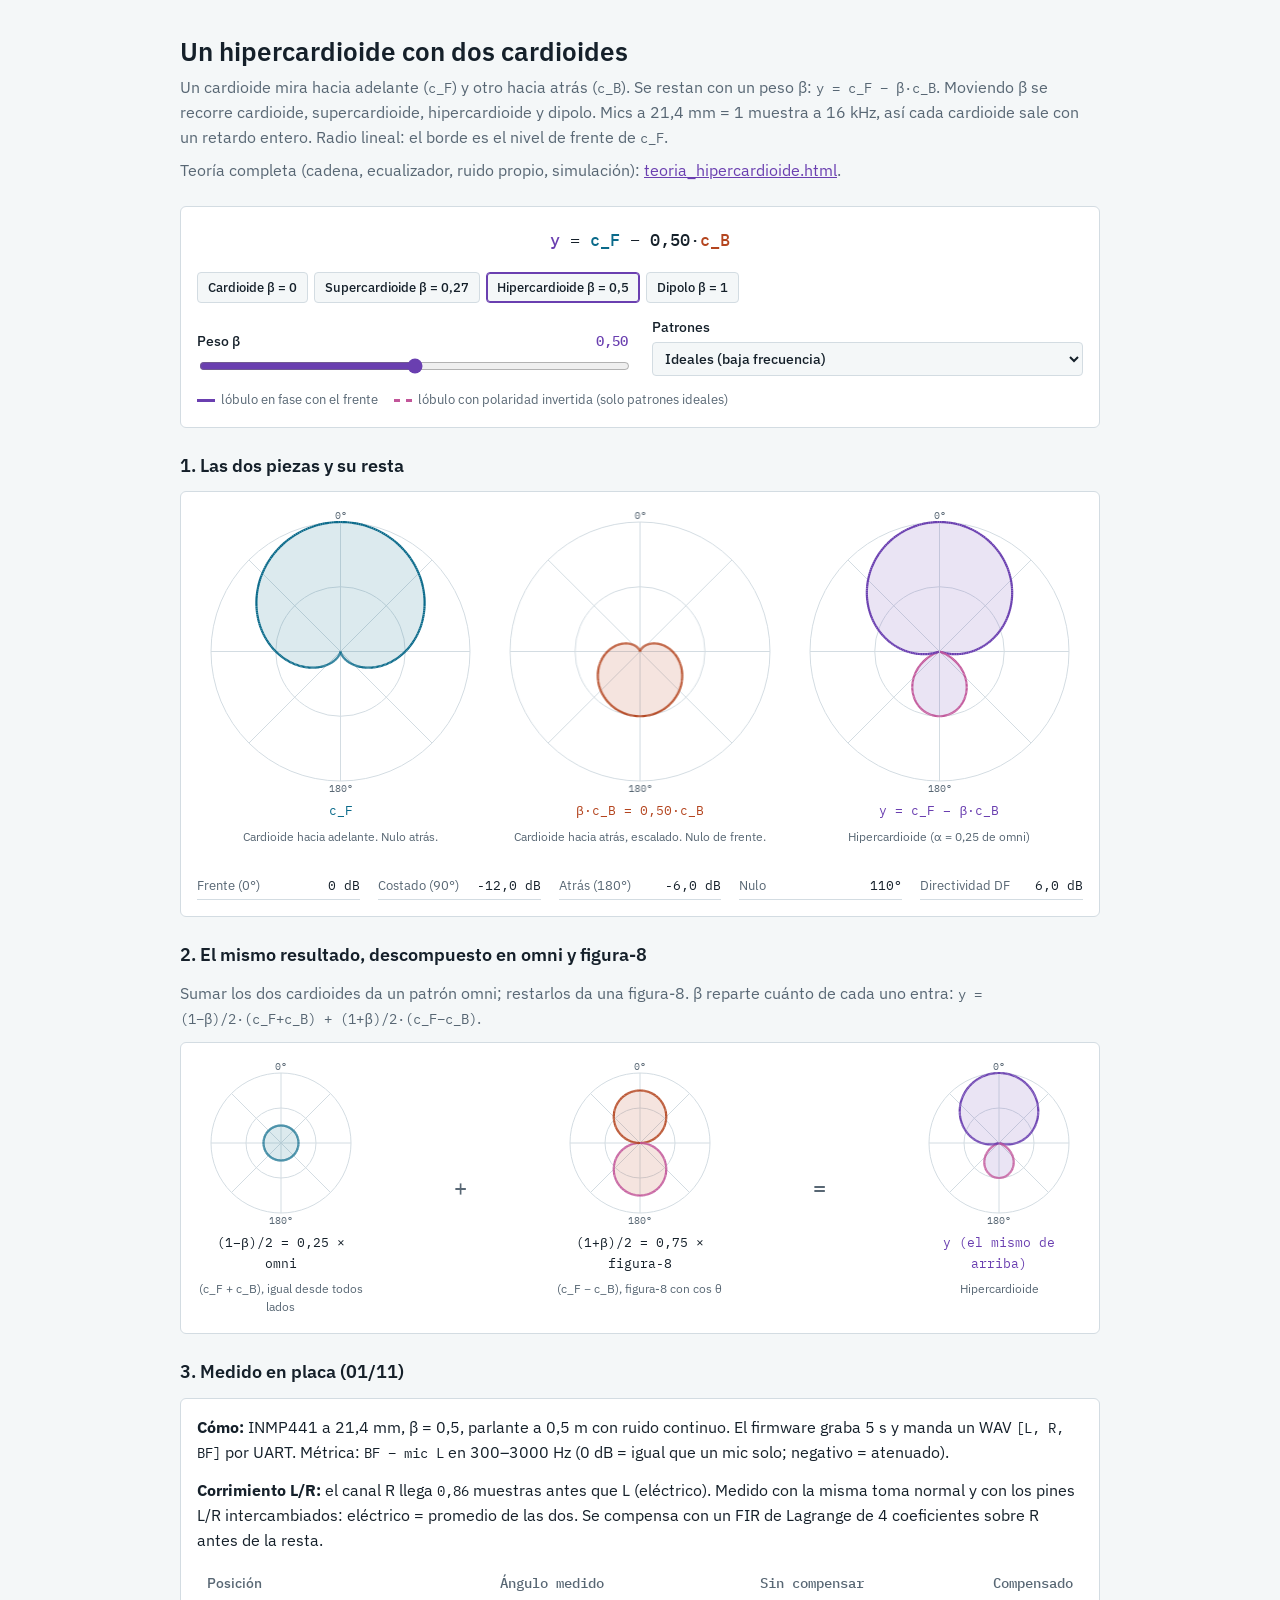
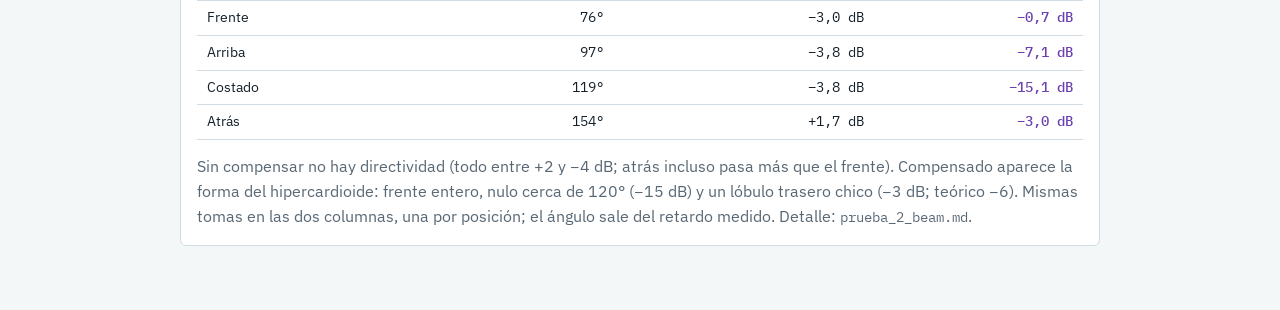
==== orbita-obsidian/Beamforming/resumen_beamforming.html @ d3fe8f14 "vault: carpeta Beamforming (teoria_hipercardioide + resumen con medicion en placa) y notas renombrad" ====
<!doctype html>
<html lang="es">
<head>
<meta charset="utf-8">
<meta name="viewport" content="width=device-width, initial-scale=1">
<title>Hipercardioide con dos cardioides</title>
<meta name="claude:viewport-fit-sides" content="cover">
<link rel="preconnect" href="https://fonts.googleapis.com">
<link rel="preconnect" href="https://fonts.gstatic.com" crossorigin>
<link rel="stylesheet" href="https://fonts.googleapis.com/css2?family=IBM+Plex+Mono:wght@400;500&family=IBM+Plex+Sans:wght@400;500;600&display=swap">
<style>
/* Layout: arriba los controles y la ecuación viva; abajo las piezas en polar lineal (c_F, β·c_B, y), el mismo y descompuesto en omni + figura-8, y la medición en placa. */
:root {
  --bg: #f4f7f8;
  --panel: #ffffff;
  --fg: #15202a;
  --muted: #586774;
  --rule: #d3dce2;
  --cf: #0a6a8a;
  --cb: #b4451f;
  --y: #6a3fb0;
  --neg: #c2569a;
  --font-ui: "IBM Plex Sans", "Segoe UI", system-ui, sans-serif;
  --font-data: "IBM Plex Mono", ui-monospace, Consolas, monospace;
}
@media (prefers-color-scheme: dark) {
  :root:not([data-theme="light"]) {
    --bg: #10161b; --panel: #172028; --fg: #e4eaef; --muted: #94a3af; --rule: #2a3741;
    --cf: #5cc0e0; --cb: #f08a5d; --y: #b99cf0; --neg: #f08ac4; color-scheme: dark;
  }
}
:root[data-theme="dark"] {
  --bg: #10161b; --panel: #172028; --fg: #e4eaef; --muted: #94a3af; --rule: #2a3741;
  --cf: #5cc0e0; --cb: #f08a5d; --y: #b99cf0; --neg: #f08ac4; color-scheme: dark;
}
body {
  background: var(--bg); color: var(--fg);
  font-family: var(--font-ui); font-size: 16px; line-height: 1.55;
  padding-left: max(16px, env(safe-area-inset-left, 0px));
  padding-right: max(16px, env(safe-area-inset-right, 0px));
  padding-block: 28px 56px;
}
main { max-width: 920px; margin: 0 auto; display: flex; flex-direction: column; gap: 24px; }
h1 { font-size: 26px; line-height: 1.2; font-weight: 600; margin: 0; text-wrap: balance; }
h2 { font-size: 18px; font-weight: 600; margin: 0; text-wrap: balance; }
p { margin: 0; }
.muted { color: var(--muted); }
.m { font-family: var(--font-data); font-size: 14px; }
section { display: flex; flex-direction: column; gap: 12px; min-width: 0; }
.panel { background: var(--panel); border: 1px solid var(--rule); border-radius: 6px; padding: 16px; display: flex; flex-direction: column; gap: 14px; min-width: 0; }
.eqn { font-family: var(--font-data); font-size: 17px; text-align: center; overflow-x: auto; white-space: nowrap; padding: 4px 0; }
.eqn b { font-weight: 500; }
.ctrls { display: grid; grid-template-columns: repeat(auto-fit, minmax(240px, 1fr)); gap: 14px 24px; font-size: 14px; align-items: end; }
.ctrl { display: flex; flex-direction: column; gap: 4px; min-width: 0; }
.ctrl label { display: flex; justify-content: space-between; gap: 8px; font-weight: 500; }
.ctrl output { font-family: var(--font-data); color: var(--y); }
input[type=range] { width: 100%; accent-color: var(--y); }
.presets { display: flex; flex-wrap: wrap; gap: 6px; }
.presets button { font: 500 13px var(--font-ui); padding: 6px 10px; border-radius: 4px; cursor: pointer; border: 1px solid var(--rule); background: var(--bg); color: var(--fg); }
.presets button:hover { border-color: var(--y); }
.presets button[aria-pressed="true"] { border-color: var(--y); box-shadow: inset 0 0 0 1px var(--y); }
select { font: 500 14px var(--font-ui); padding: 6px 8px; border: 1px solid var(--rule); border-radius: 4px; background: var(--bg); color: var(--fg); }
button:focus-visible, select:focus-visible, input:focus-visible { outline: 2px solid var(--y); outline-offset: 2px; }
.row { display: grid; grid-template-columns: repeat(auto-fit, minmax(190px, 1fr)); gap: 12px; }
.cell { display: flex; flex-direction: column; gap: 6px; align-items: stretch; min-width: 0; }
.cell .t { font-family: var(--font-data); font-size: 13px; text-align: center; }
.cell .s { font-size: 12px; color: var(--muted); text-align: center; min-height: 2.6em; }
.op { display: flex; align-items: center; justify-content: center; font-family: var(--font-data); font-size: 22px; color: var(--muted); }
[hidden] { display: none !important; }
.tbl { overflow-x: auto; }
table { border-collapse: collapse; width: 100%; font-size: 14px; }
th, td { text-align: left; padding: 6px 10px; border-bottom: 1px solid var(--rule); white-space: nowrap; }
th { font-weight: 500; color: var(--muted); }
td:nth-child(n+2), th:nth-child(n+2) { text-align: right; font-family: var(--font-data); }
td b { color: var(--y); font-weight: 500; }
canvas { display: block; width: 100%; height: auto; }
.readout { display: grid; grid-template-columns: repeat(auto-fit, minmax(150px, 1fr)); gap: 6px 18px; font-size: 13px; margin: 0; }
.readout div { display: flex; justify-content: space-between; gap: 8px; border-bottom: 1px solid var(--rule); padding: 3px 0; }
.readout dt { color: var(--muted); }
.readout dd { margin: 0; font-family: var(--font-data); }
.legend { display: flex; flex-wrap: wrap; gap: 6px 16px; font-size: 13px; color: var(--muted); }
.legend span { display: inline-flex; align-items: center; gap: 6px; }
.legend i { width: 18px; height: 0; border-top: 3px solid; display: inline-block; }
.legend i.dash { border-top-style: dashed; }
</style>

</head>
<body>
<main>
<header style="display:flex;flex-direction:column;gap:8px">
  <h1>Un hipercardioide con dos cardioides</h1>
  <p class="muted">Un cardioide mira hacia adelante (<span class="m">c_F</span>) y otro hacia atrás (<span class="m">c_B</span>). Se restan con un peso β: <span class="m">y = c_F − β·c_B</span>. Moviendo β se recorre cardioide, supercardioide, hipercardioide y dipolo. Mics a 21,4 mm = 1 muestra a 16 kHz, así cada cardioide sale con un retardo entero. Radio lineal: el borde es el nivel de frente de <span class="m">c_F</span>.</p>
  <p class="muted">Teoría completa (cadena, ecualizador, ruido propio, simulación): <a href="teoria_hipercardioide.html" style="color:var(--y)">teoria_hipercardioide.html</a>.</p>
</header>

<section>
  <div class="panel">
    <div class="eqn" id="eq" aria-live="polite"></div>
    <div class="presets" role="group" aria-label="Patrones">
      <button type="button" data-b="0">Cardioide β = 0</button>
      <button type="button" data-b="0.27">Supercardioide β = 0,27</button>
      <button type="button" data-b="0.5">Hipercardioide β = 0,5</button>
      <button type="button" data-b="1">Dipolo β = 1</button>
    </div>
    <div class="ctrls">
      <div class="ctrl"><label for="beta">Peso β <output id="beta-o"></output></label><input id="beta" type="range" min="0" max="1" step="0.01" value="0.5"></div>
      <div class="ctrl"><label for="mode">Patrones</label>
        <select id="mode">
          <option value="ideal" selected>Ideales (baja frecuencia)</option>
          <option value="exacto">Exactos a una frecuencia</option>
        </select></div>
      <div class="ctrl" id="f-wrap" hidden><label for="f">Frecuencia <output id="f-o"></output></label><input id="f" type="range" min="0" max="1" step="0.001" value="0.55"></div>
    </div>
    <div class="legend">
      <span><i style="border-color:var(--y)"></i>lóbulo en fase con el frente</span>
      <span><i class="dash" style="border-color:var(--neg)"></i>lóbulo con polaridad invertida (solo patrones ideales)</span>
    </div>
  </div>
</section>

<section>
  <h2>1. Las dos piezas y su resta</h2>
  <div class="panel">
    <div class="row" id="row1" style="grid-template-columns: repeat(auto-fit, minmax(190px, 1fr));">
      <div class="cell"><canvas id="p-cf" width="320" height="320" aria-label="Cardioide hacia adelante"></canvas><div class="t" style="color:var(--cf)">c_F</div><div class="s">Cardioide hacia adelante. Nulo atrás.</div></div>
      <div class="cell"><canvas id="p-cb" width="320" height="320" aria-label="Cardioide hacia atrás multiplicado por beta"></canvas><div class="t" style="color:var(--cb)" id="t-cb"></div><div class="s">Cardioide hacia atrás, escalado. Nulo de frente.</div></div>
      <div class="cell"><canvas id="p-y" width="320" height="320" aria-label="Resultado de la resta"></canvas><div class="t" style="color:var(--y)" id="t-y"></div><div class="s" id="s-y"></div></div>
    </div>
    <dl class="readout">
      <div><dt>Frente (0°)</dt><dd id="r-f"></dd></div>
      <div><dt>Costado (90°)</dt><dd id="r-s"></dd></div>
      <div><dt>Atrás (180°)</dt><dd id="r-b"></dd></div>
      <div><dt>Nulo</dt><dd id="r-n"></dd></div>
      <div><dt>Directividad DF</dt><dd id="r-df"></dd></div>
    </dl>
  </div>
</section>

<section id="sec-desc">
  <h2>2. El mismo resultado, descompuesto en omni y figura-8</h2>
  <p class="muted">Sumar los dos cardioides da un patrón omni; restarlos da una figura-8. β reparte cuánto de cada uno entra: <span class="m">y = (1−β)/2·(c_F+c_B) + (1+β)/2·(c_F−c_B)</span>.</p>
  <div class="panel">
    <div class="row" style="grid-template-columns: repeat(auto-fit, minmax(150px, 1fr));">
      <div class="cell"><canvas id="p-om" width="320" height="320" aria-label="Parte omni"></canvas><div class="t" id="t-om"></div><div class="s">(c_F + c_B), igual desde todos lados</div></div>
      <div class="op">+</div>
      <div class="cell"><canvas id="p-f8" width="320" height="320" aria-label="Parte figura-8"></canvas><div class="t" id="t-f8"></div><div class="s">(c_F − c_B), figura-8 con cos θ</div></div>
      <div class="op">=</div>
      <div class="cell"><canvas id="p-y2" width="320" height="320" aria-label="Resultado"></canvas><div class="t" style="color:var(--y)">y (el mismo de arriba)</div><div class="s" id="s-y2"></div></div>
    </div>
  </div>
</section>

<section>
  <h2>3. Medido en placa (01/11)</h2>
  <div class="panel">
    <p><b>Cómo:</b> INMP441 a 21,4 mm, β = 0,5, parlante a 0,5 m con ruido continuo. El firmware graba 5 s y manda un WAV <span class="m">[L, R, BF]</span> por UART. Métrica: <span class="m">BF − mic L</span> en 300–3000 Hz (0 dB = igual que un mic solo; negativo = atenuado).</p>
    <p><b>Corrimiento L/R:</b> el canal R llega <span class="m">0,86</span> muestras antes que L (eléctrico). Medido con la misma toma normal y con los pines L/R intercambiados: eléctrico = promedio de las dos. Se compensa con un FIR de Lagrange de 4 coeficientes sobre R antes de la resta.</p>
    <div class="tbl">
      <table>
        <thead><tr><th>Posición</th><th>Ángulo medido</th><th>Sin compensar</th><th>Compensado</th></tr></thead>
        <tbody>
          <tr><td>Frente</td><td>76°</td><td>−3,0 dB</td><td><b>−0,7 dB</b></td></tr>
          <tr><td>Arriba</td><td>97°</td><td>−3,8 dB</td><td><b>−7,1 dB</b></td></tr>
          <tr><td>Costado</td><td>119°</td><td>−3,8 dB</td><td><b>−15,1 dB</b></td></tr>
          <tr><td>Atrás</td><td>154°</td><td>+1,7 dB</td><td><b>−3,0 dB</b></td></tr>
        </tbody>
      </table>
    </div>
    <p class="muted">Sin compensar no hay directividad (todo entre +2 y −4 dB; atrás incluso pasa más que el frente). Compensado aparece la forma del hipercardioide: frente entero, nulo cerca de 120° (−15 dB) y un lóbulo trasero chico (−3 dB; teórico −6). Mismas tomas en las dos columnas, una por posición; el ángulo sale del retardo medido. Detalle: <span class="m">prueba_2_beam.md</span>.</p>
  </div>
</section>
</main>

<script>
(function () {
  var C = 343, FS = 16000, D = 0.0214375;
  var $ = function (id) { return document.getElementById(id); };
  function tok(n) { return getComputedStyle(document.documentElement).getPropertyValue(n).trim(); }
  function fmt(x, n) { return x.toFixed(n === undefined ? 2 : n).replace(".", ","); }
  function freq() { return 100 * Math.pow(80, +$("f").value); }
  function fmtF(f) { return f >= 1000 ? fmt(f / 1000) + " kHz" : fmt(f, 0) + " Hz"; }

  // Patrones ideales (baja frecuencia): c_F = (1+cos)/2, c_B = (1-cos)/2. Con signo.
  // Patrones exactos: c_F = 1 - x2 z, c_B = x2 - z, con x2 = e^{-j w tau0 cos th}, z = e^{-j w T}, T = 1 muestra. Se usa el módulo del complejo.
  function parts(th, mode, f, b) {
    if (mode === "ideal") {
      var c = Math.cos(th), cf = (1 + c) / 2, cb = (1 - c) / 2;
      return { cf: cf, cb: cb, y: cf - b * cb, om: (1 - b) / 2, f8: (1 + b) / 2 * c, cfc: null };
    }
    var w = 2 * Math.PI * f, u = w * D / C * Math.cos(th), v = w / FS;
    var xr = Math.cos(-u), xi = Math.sin(-u), zr = Math.cos(v), zi = -Math.sin(v);
    var fr = 1 - (xr * zr - xi * zi), fi = -(xr * zi + xi * zr), br = xr - zr, bi = xi - zi;
    return { cf: Math.hypot(fr, fi), cb: Math.hypot(br, bi), y: Math.hypot(fr - b * br, fi - b * bi) };
  }
  function norm(mode, f) { // nivel de frente de c_F, para que el borde sea 1
    return mode === "ideal" ? 1 : Math.max(parts(0, mode, f, 0).cf, 1e-9);
  }

  function setup(cv) {
    var dpr = window.devicePixelRatio || 1, W = cv.clientWidth;
    cv.width = Math.round(W * dpr); cv.height = Math.round(W * dpr); cv.style.height = W + "px";
    var ctx = cv.getContext("2d"); ctx.setTransform(dpr, 0, 0, dpr, 0, 0); ctx.clearRect(0, 0, W, W);
    return { ctx: ctx, W: W };
  }
  function polar(cv, fn, color, scale) {
    var s = setup(cv), ctx = s.ctx, W = s.W, cx = W / 2, cy = W / 2, R = W / 2 - 14;
    var rule = tok("--rule"), muted = tok("--muted"), neg = tok("--neg");
    ctx.lineWidth = 1; ctx.strokeStyle = rule; ctx.fillStyle = muted; ctx.font = "10px " + tok("--font-data");
    [0.5, 1].forEach(function (k) { ctx.beginPath(); ctx.arc(cx, cy, R * k, 0, 7); ctx.stroke(); });
    for (var a = 0; a < 360; a += 45) { var r = a * Math.PI / 180; ctx.beginPath(); ctx.moveTo(cx, cy); ctx.lineTo(cx + R * Math.sin(r), cy - R * Math.cos(r)); ctx.stroke(); }
    ctx.textAlign = "center"; ctx.fillText("0°", cx, cy - R - 3 + 0); ctx.fillText("180°", cx, cy + R + 11);
    var pts = [];
    for (var j = 0; j <= 360; j++) { var t = j * Math.PI / 180, v = fn(t) / scale; pts.push([t, v]); }
    function path(close) {
      ctx.beginPath();
      pts.forEach(function (p, i) { var rr = R * Math.abs(p[1]), x = cx + rr * Math.sin(p[0]), y = cy - rr * Math.cos(p[0]); i ? ctx.lineTo(x, y) : ctx.moveTo(x, y); });
      if (close) ctx.closePath();
    }
    path(true); ctx.globalAlpha = 0.14; ctx.fillStyle = color; ctx.fill(); ctx.globalAlpha = 1;
    // trazo: positivo sólido, negativo punteado
    ctx.lineWidth = 2.2;
    for (var i = 1; i < pts.length; i++) {
      var p0 = pts[i - 1], p1 = pts[i], negv = (p0[1] + p1[1]) / 2 < -1e-6;
      ctx.beginPath(); ctx.setLineDash(negv ? [4, 3] : []); ctx.strokeStyle = negv ? neg : color;
      [p0, p1].forEach(function (p, k) { var rr = R * Math.abs(p[1]), x = cx + rr * Math.sin(p[0]), y = cy - rr * Math.cos(p[0]); k ? ctx.lineTo(x, y) : ctx.moveTo(x, y); });
      ctx.stroke();
    }
    ctx.setLineDash([]);
  }

  function draw() {
    var b = +$("beta").value, mode = $("mode").value, f = freq();
    $("f-wrap").hidden = mode !== "exacto";
    $("sec-desc").hidden = mode !== "ideal";
    $("beta-o").textContent = fmt(b);
    $("f-o").textContent = fmtF(f);
    document.querySelectorAll(".presets button").forEach(function (bt) { bt.setAttribute("aria-pressed", Math.abs(+bt.dataset.b - b) < 0.005 ? "true" : "false"); });
    $("eq").innerHTML = "<b style='color:var(--y)'>y</b> = <b style='color:var(--cf)'>c_F</b> − <b>" + fmt(b) + "</b>·<b style='color:var(--cb)'>c_B</b>";
    $("t-cb").textContent = "β·c_B = " + fmt(b) + "·c_B";
    $("t-y").textContent = "y = c_F − β·c_B";

    var sc = norm(mode, f);
    var g = function (key) { return function (t) { return parts(t, mode, f, b)[key]; }; };
    polar($("p-cf"), g("cf"), tok("--cf"), sc);
    polar($("p-cb"), function (t) { return b * parts(t, mode, f, b).cb; }, tok("--cb"), sc);
    polar($("p-y"), g("y"), tok("--y"), sc);

    var N = 720, mn = Infinity, mnT = 0, den = 0, ymax = 0, i;
    for (i = 0; i <= N; i++) {
      var th = Math.PI * i / N, v = Math.abs(parts(th, mode, f, b).y);
      ymax = Math.max(ymax, v);
      if (v < mn) { mn = v; mnT = th; }
      den += ((i === 0 || i === N) ? 0.5 : 1) * v * v * Math.sin(th) * (Math.PI / N);
    }
    den *= 0.5;
    var front = Math.abs(parts(0, mode, f, b).y), side = Math.abs(parts(Math.PI / 2, mode, f, b).y), back = Math.abs(parts(Math.PI, mode, f, b).y);
    var db = function (x) { return x < 1e-6 ? "−∞" : fmt(20 * Math.log10(x / Math.max(front, 1e-9)), 1) + " dB"; };
    var alpha = (1 - b) / 2;
    $("r-f").textContent = "0 dB";
    $("r-s").textContent = front < 1e-6 ? "—" : db(side);
    $("r-b").textContent = front < 1e-6 ? "—" : db(back);
    $("r-n").textContent = mn / Math.max(ymax, 1e-9) < 0.05 ? fmt(mnT * 180 / Math.PI, 0) + "°" : "sin nulo";
    $("r-df").textContent = front < 1e-6 ? "—" : fmt(10 * Math.log10(front * front / den), 1) + " dB";
    var nombre = b < 0.02 ? "Cardioide" : Math.abs(b - 0.27) < 0.03 ? "Supercardioide" : Math.abs(b - 0.5) < 0.03 ? "Hipercardioide" : b > 0.98 ? "Dipolo" : "Patrón intermedio";
    $("s-y").textContent = nombre + (mode === "ideal" ? " (α = " + fmt(alpha) + " de omni)" : " a " + fmtF(f));
    $("s-y2").textContent = nombre;

    if (mode === "ideal") {
      $("t-om").textContent = "(1−β)/2 = " + fmt(alpha) + " × omni";
      $("t-f8").textContent = "(1+β)/2 = " + fmt((1 + b) / 2) + " × figura-8";
      polar($("p-om"), function () { return alpha; }, tok("--cf"), 1);
      polar($("p-f8"), function (t) { return (1 + b) / 2 * Math.cos(t); }, tok("--cb"), 1);
      polar($("p-y2"), g("y"), tok("--y"), 1);
    }
  }

  document.querySelectorAll(".presets button").forEach(function (bt) {
    bt.addEventListener("click", function () { $("beta").value = bt.dataset.b; draw(); });
  });
  ["beta", "mode", "f"].forEach(function (id) { $(id).addEventListener("input", draw); });
  window.addEventListener("resize", draw);
  if (window.matchMedia) window.matchMedia("(prefers-color-scheme: dark)").addEventListener("change", draw);
  new MutationObserver(draw).observe(document.documentElement, { attributes: true, attributeFilter: ["data-theme"] });
  if (document.fonts && document.fonts.ready) document.fonts.ready.then(draw);
  draw();
})();
</script>
</body>
</html>
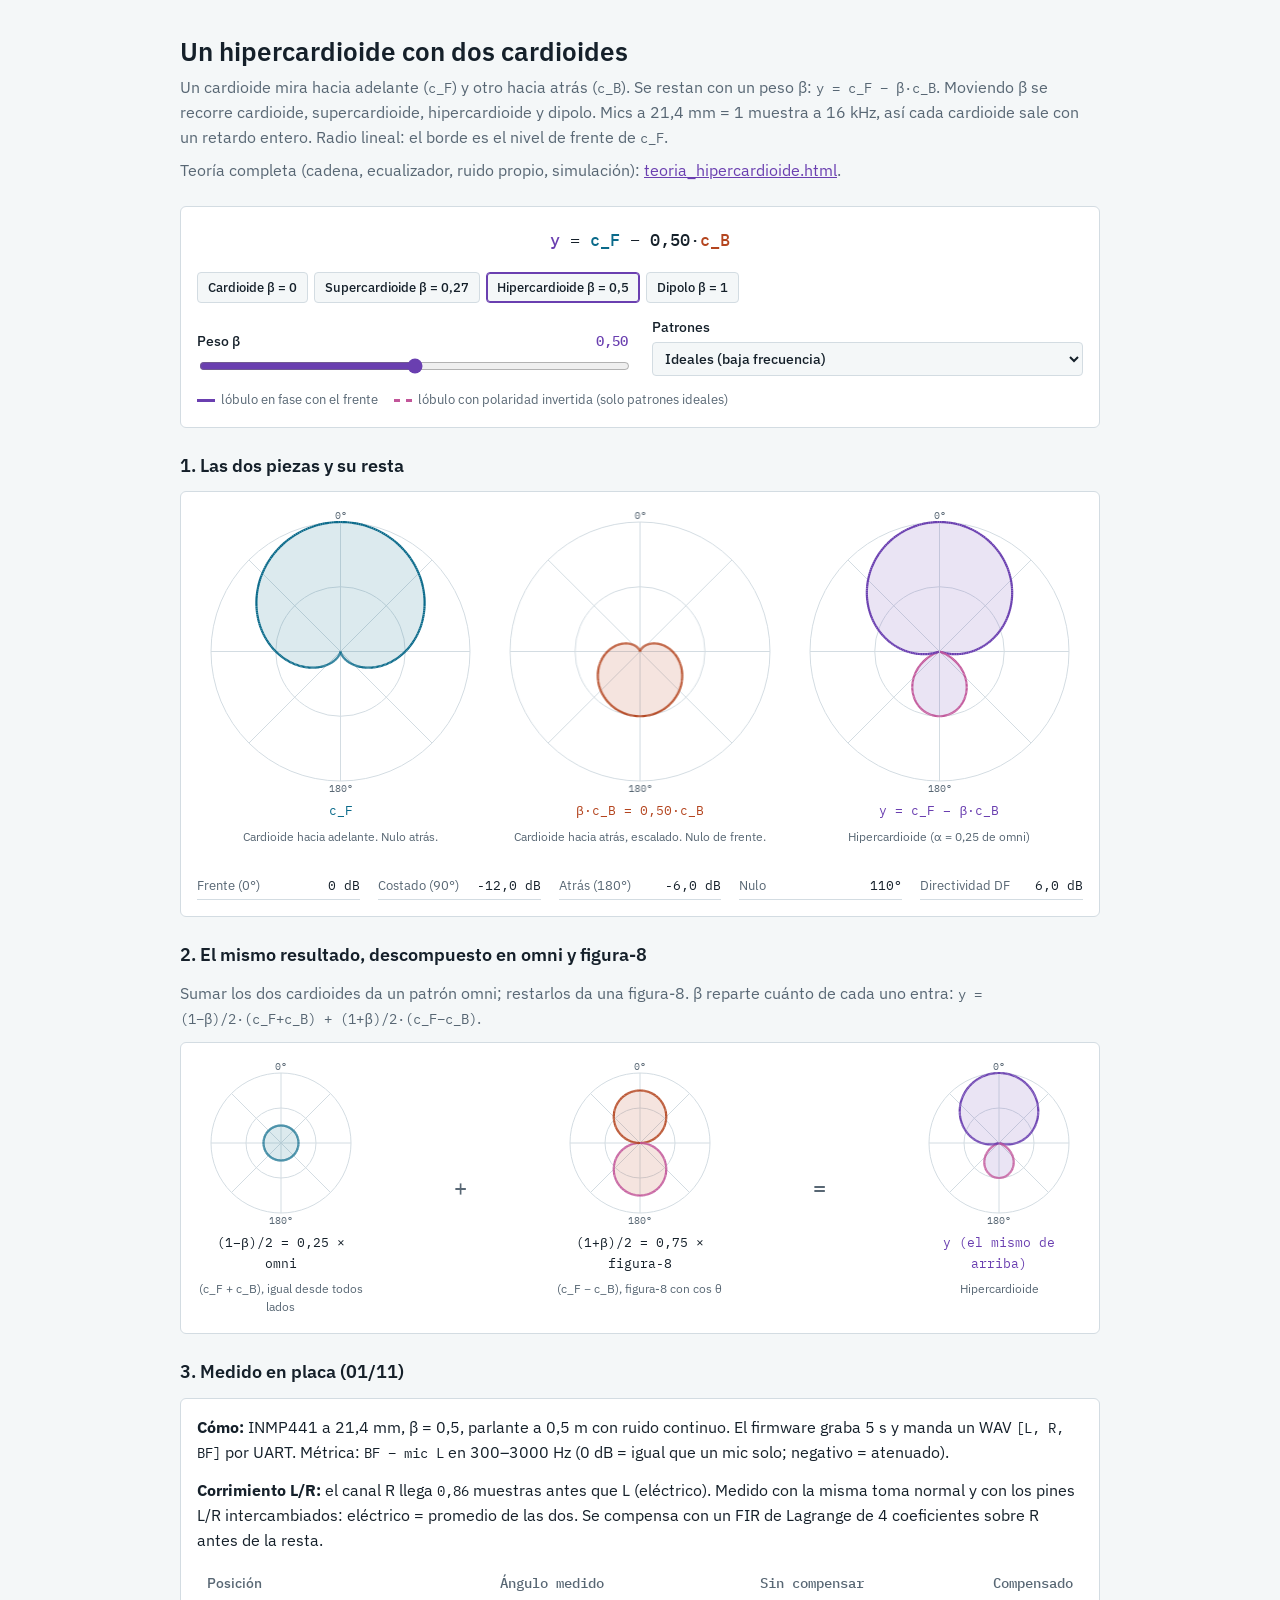
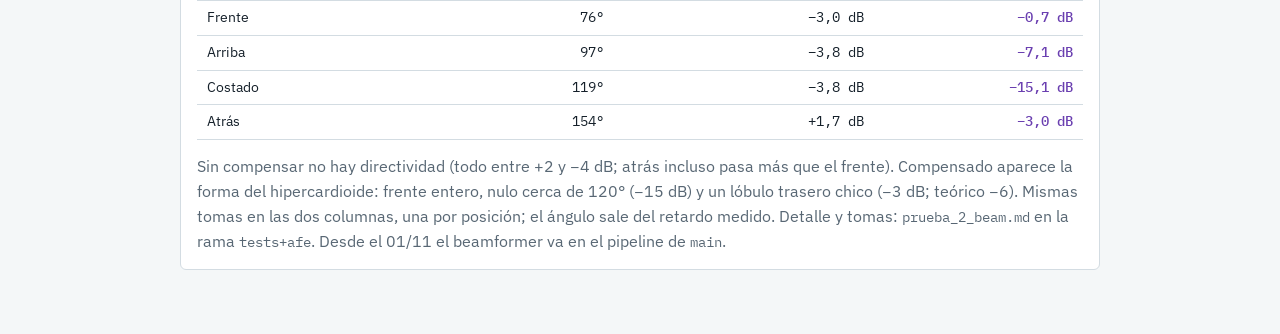
==== commit 16fb8216: "main: firmware de producto con el beamformer en el pipeline; sin modos de prueba ni AFE - Audio al s" ====
--- a/orbita-obsidian/Beamforming/resumen_beamforming.html
+++ b/orbita-obsidian/Beamforming/resumen_beamforming.html
@@ -166,7 +166,7 @@
         </tbody>
       </table>
     </div>
-    <p class="muted">Sin compensar no hay directividad (todo entre +2 y −4 dB; atrás incluso pasa más que el frente). Compensado aparece la forma del hipercardioide: frente entero, nulo cerca de 120° (−15 dB) y un lóbulo trasero chico (−3 dB; teórico −6). Mismas tomas en las dos columnas, una por posición; el ángulo sale del retardo medido. Detalle: <span class="m">prueba_2_beam.md</span>.</p>
+    <p class="muted">Sin compensar no hay directividad (todo entre +2 y −4 dB; atrás incluso pasa más que el frente). Compensado aparece la forma del hipercardioide: frente entero, nulo cerca de 120° (−15 dB) y un lóbulo trasero chico (−3 dB; teórico −6). Mismas tomas en las dos columnas, una por posición; el ángulo sale del retardo medido. Detalle y tomas: <span class="m">prueba_2_beam.md</span> en la rama <span class="m">tests+afe</span>. Desde el 01/11 el beamformer va en el pipeline de <span class="m">main</span>.</p>
   </div>
 </section>
 </main>
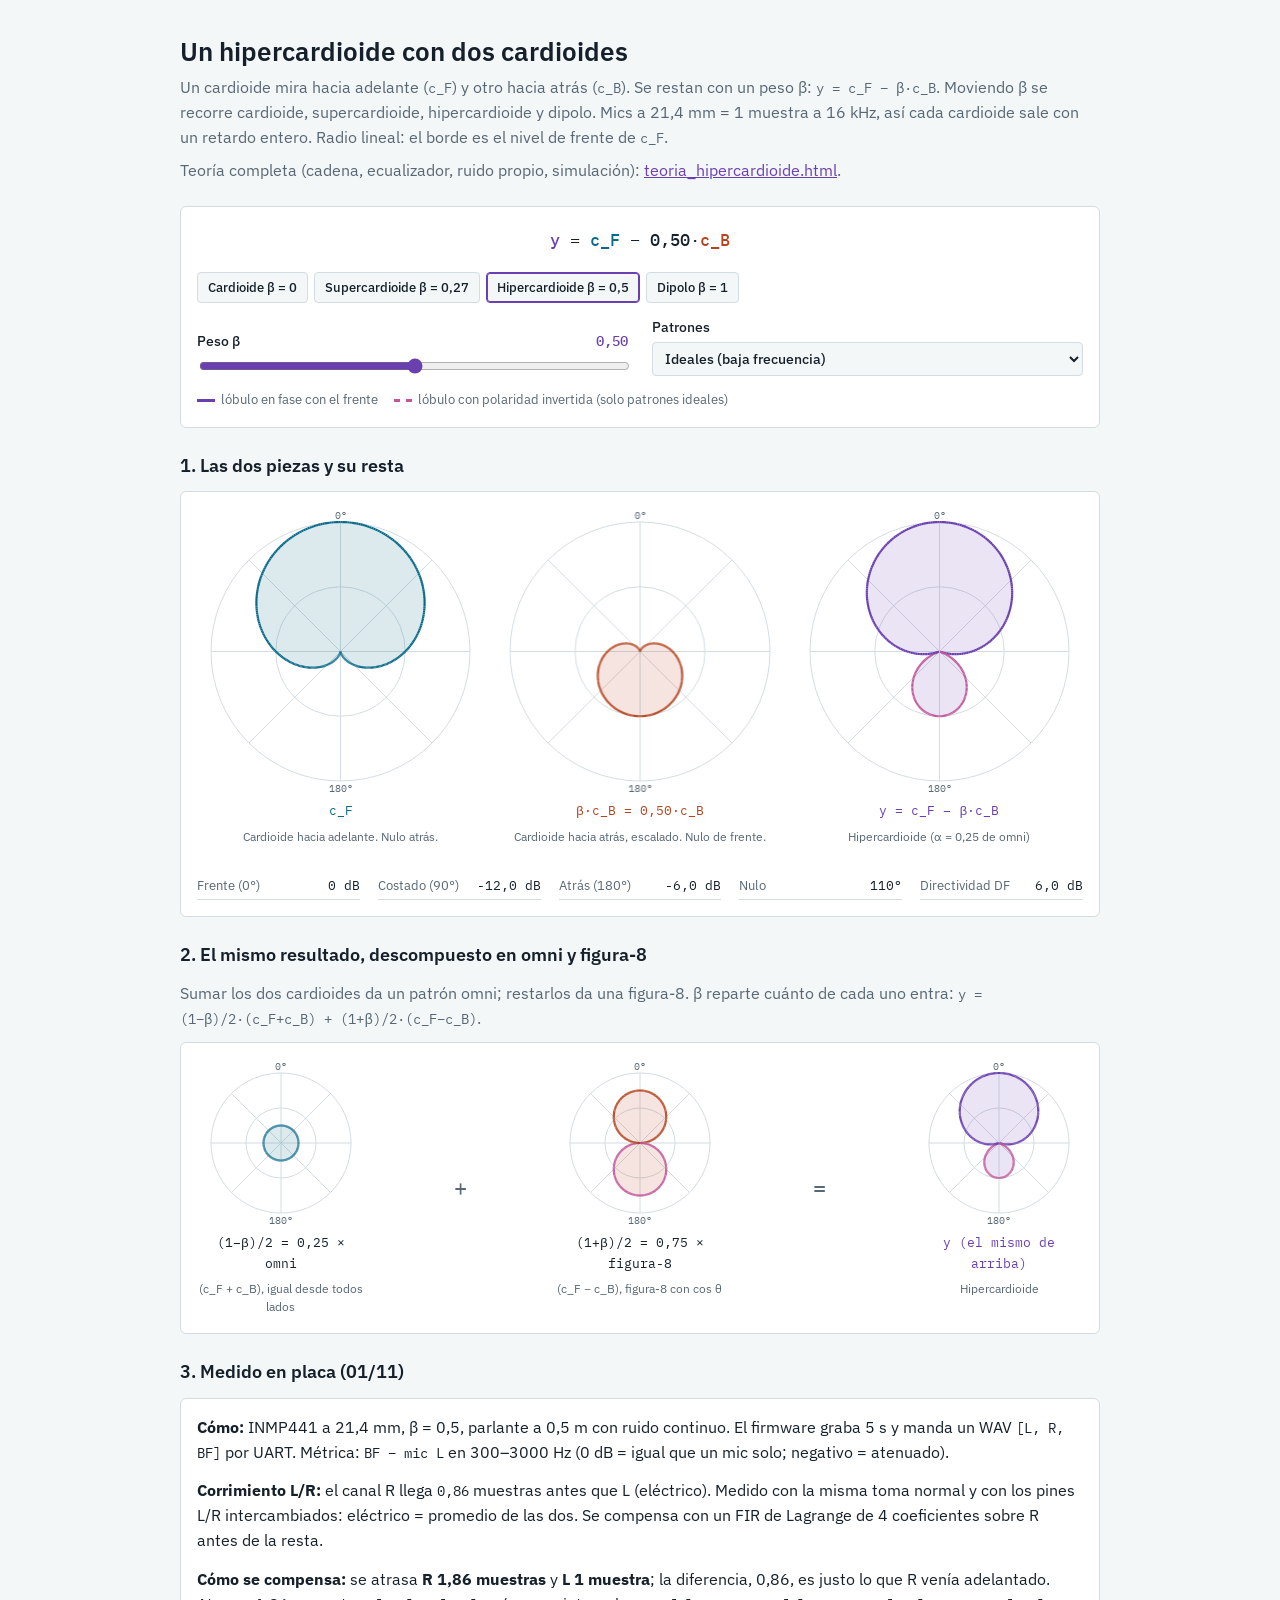
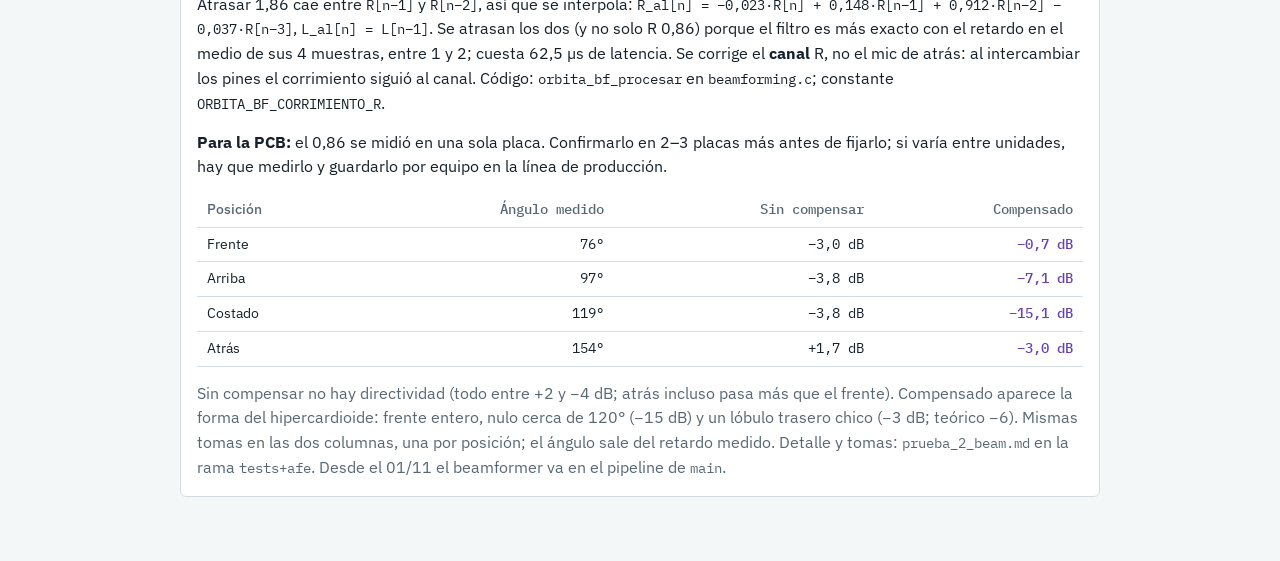
==== commit 3f61ebd0: "vault: resumen_beamforming explica la compensacion L/R (R 1,86 y L 1 muestra) y la advertencia para " ====
--- a/orbita-obsidian/Beamforming/resumen_beamforming.html
+++ b/orbita-obsidian/Beamforming/resumen_beamforming.html
@@ -155,6 +155,8 @@
   <div class="panel">
     <p><b>Cómo:</b> INMP441 a 21,4 mm, β = 0,5, parlante a 0,5 m con ruido continuo. El firmware graba 5 s y manda un WAV <span class="m">[L, R, BF]</span> por UART. Métrica: <span class="m">BF − mic L</span> en 300–3000 Hz (0 dB = igual que un mic solo; negativo = atenuado).</p>
     <p><b>Corrimiento L/R:</b> el canal R llega <span class="m">0,86</span> muestras antes que L (eléctrico). Medido con la misma toma normal y con los pines L/R intercambiados: eléctrico = promedio de las dos. Se compensa con un FIR de Lagrange de 4 coeficientes sobre R antes de la resta.</p>
+    <p><b>Cómo se compensa:</b> se atrasa <b>R 1,86 muestras</b> y <b>L 1 muestra</b>; la diferencia, 0,86, es justo lo que R venía adelantado. Atrasar 1,86 cae entre <span class="m">R[n−1]</span> y <span class="m">R[n−2]</span>, así que se interpola: <span class="m">R_al[n] = −0,023·R[n] + 0,148·R[n−1] + 0,912·R[n−2] − 0,037·R[n−3]</span>, <span class="m">L_al[n] = L[n−1]</span>. Se atrasan los dos (y no solo R 0,86) porque el filtro es más exacto con el retardo en el medio de sus 4 muestras, entre 1 y 2; cuesta 62,5 µs de latencia. Se corrige el <b>canal</b> R, no el mic de atrás: al intercambiar los pines el corrimiento siguió al canal. Código: <span class="m">orbita_bf_procesar</span> en <span class="m">beamforming.c</span>; constante <span class="m">ORBITA_BF_CORRIMIENTO_R</span>.</p>
+    <p><b>Para la PCB:</b> el 0,86 se midió en una sola placa. Confirmarlo en 2–3 placas más antes de fijarlo; si varía entre unidades, hay que medirlo y guardarlo por equipo en la línea de producción.</p>
     <div class="tbl">
       <table>
         <thead><tr><th>Posición</th><th>Ángulo medido</th><th>Sin compensar</th><th>Compensado</th></tr></thead>
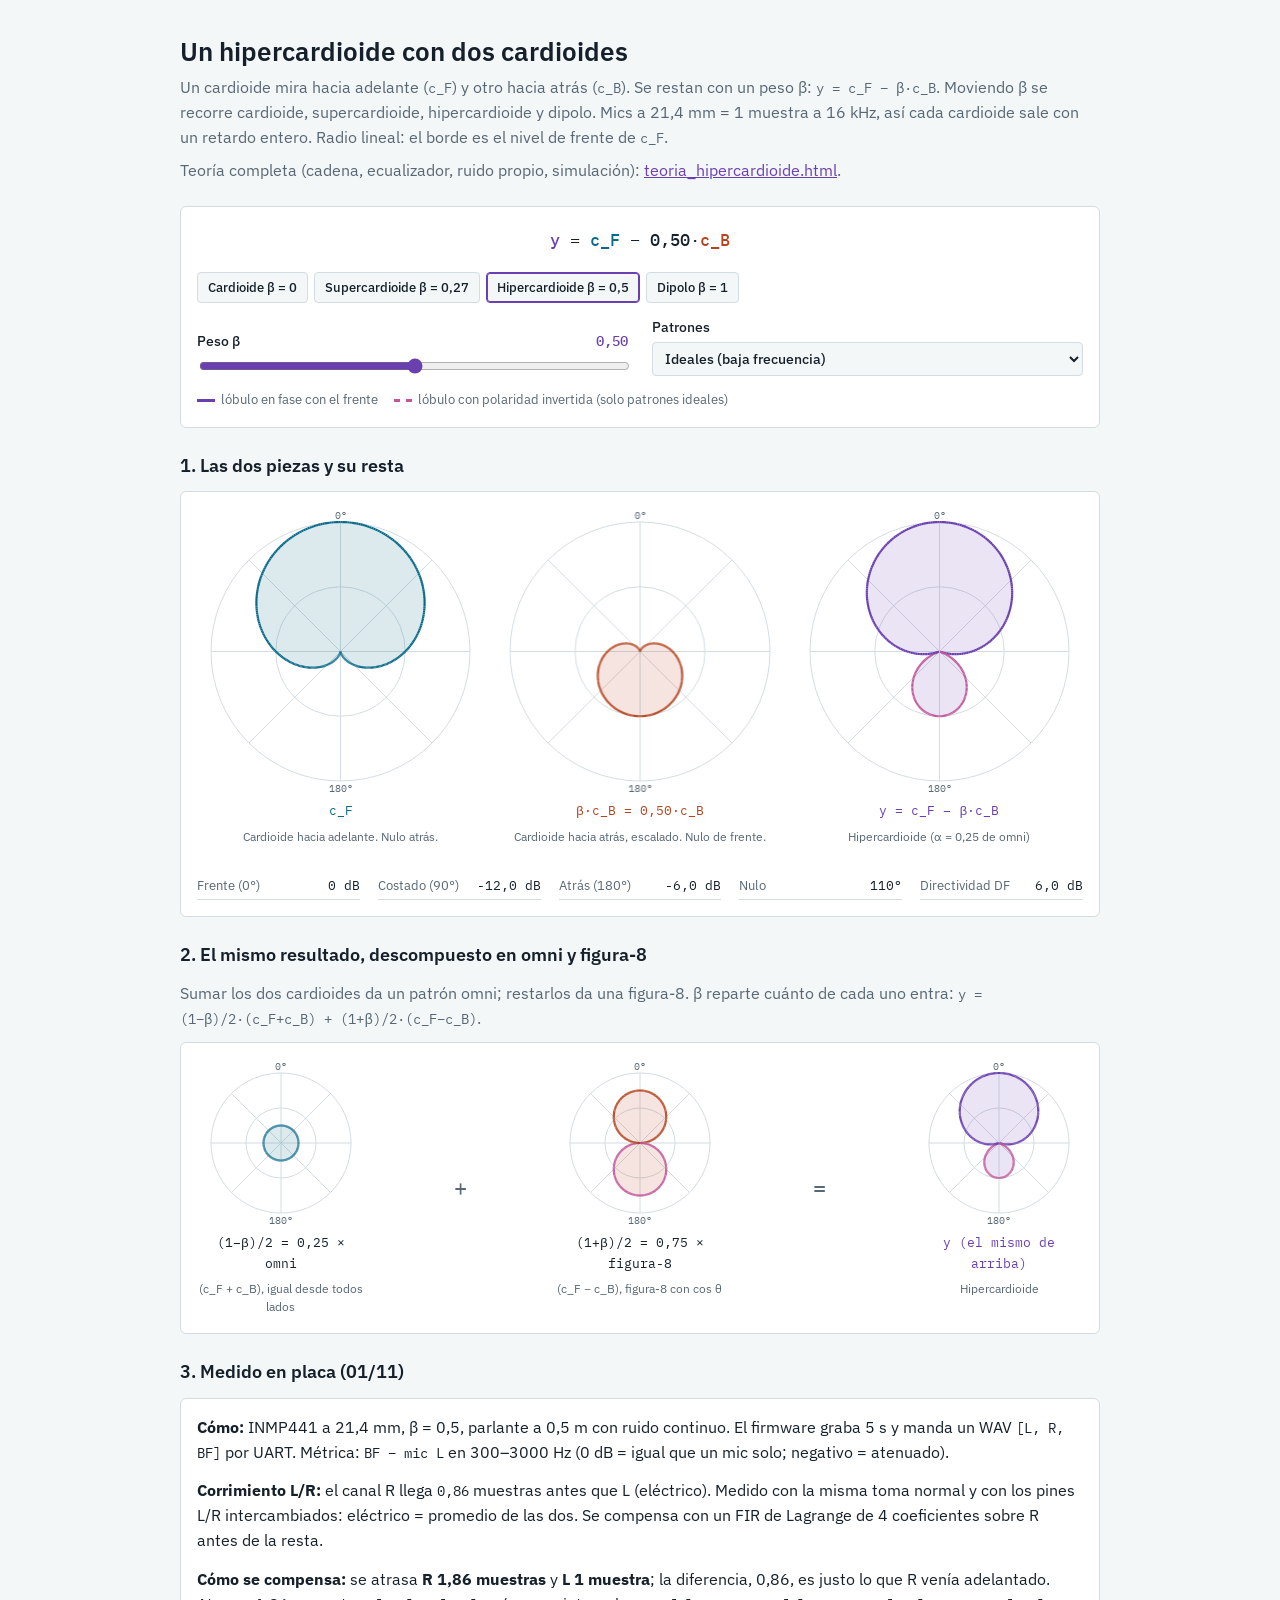
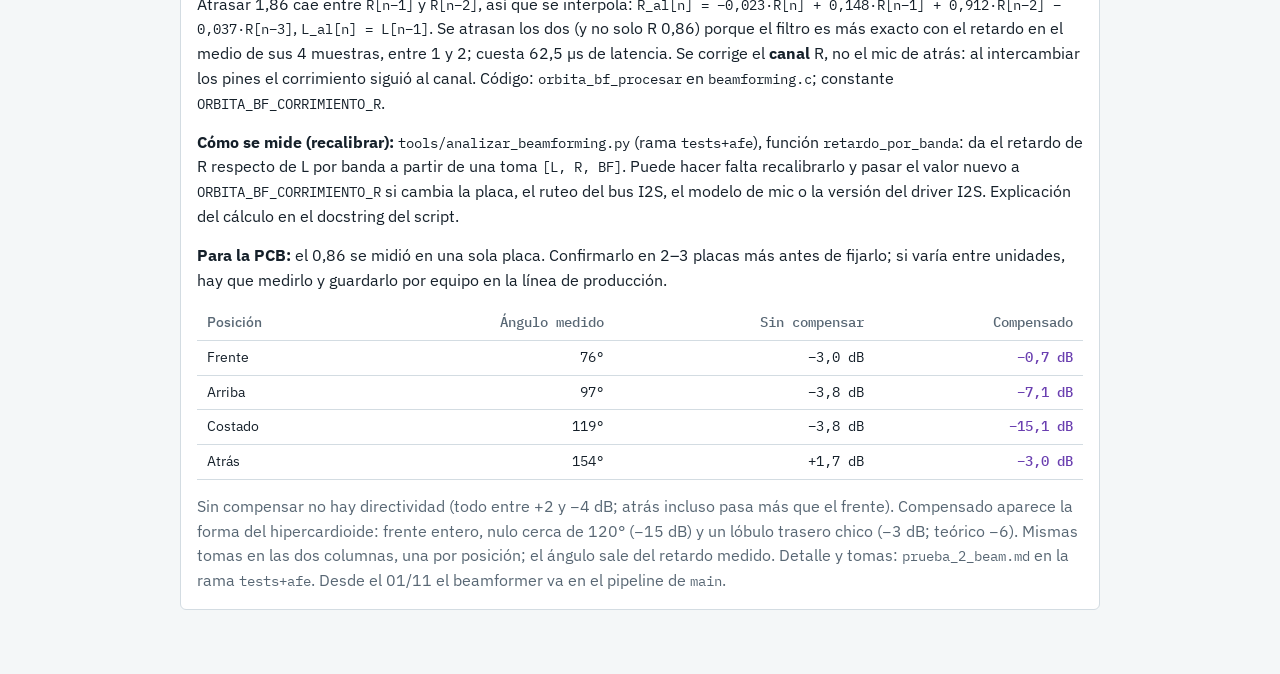
==== commit 01021037: "vault: resumen_beamforming indica el script que mide el corrimiento L/R y cuando recalibrarlo Co-Aut" ====
--- a/orbita-obsidian/Beamforming/resumen_beamforming.html
+++ b/orbita-obsidian/Beamforming/resumen_beamforming.html
@@ -156,6 +156,7 @@
     <p><b>Cómo:</b> INMP441 a 21,4 mm, β = 0,5, parlante a 0,5 m con ruido continuo. El firmware graba 5 s y manda un WAV <span class="m">[L, R, BF]</span> por UART. Métrica: <span class="m">BF − mic L</span> en 300–3000 Hz (0 dB = igual que un mic solo; negativo = atenuado).</p>
     <p><b>Corrimiento L/R:</b> el canal R llega <span class="m">0,86</span> muestras antes que L (eléctrico). Medido con la misma toma normal y con los pines L/R intercambiados: eléctrico = promedio de las dos. Se compensa con un FIR de Lagrange de 4 coeficientes sobre R antes de la resta.</p>
     <p><b>Cómo se compensa:</b> se atrasa <b>R 1,86 muestras</b> y <b>L 1 muestra</b>; la diferencia, 0,86, es justo lo que R venía adelantado. Atrasar 1,86 cae entre <span class="m">R[n−1]</span> y <span class="m">R[n−2]</span>, así que se interpola: <span class="m">R_al[n] = −0,023·R[n] + 0,148·R[n−1] + 0,912·R[n−2] − 0,037·R[n−3]</span>, <span class="m">L_al[n] = L[n−1]</span>. Se atrasan los dos (y no solo R 0,86) porque el filtro es más exacto con el retardo en el medio de sus 4 muestras, entre 1 y 2; cuesta 62,5 µs de latencia. Se corrige el <b>canal</b> R, no el mic de atrás: al intercambiar los pines el corrimiento siguió al canal. Código: <span class="m">orbita_bf_procesar</span> en <span class="m">beamforming.c</span>; constante <span class="m">ORBITA_BF_CORRIMIENTO_R</span>.</p>
+    <p><b>Cómo se mide (recalibrar):</b> <span class="m">tools/analizar_beamforming.py</span> (rama <span class="m">tests+afe</span>), función <span class="m">retardo_por_banda</span>: da el retardo de R respecto de L por banda a partir de una toma <span class="m">[L, R, BF]</span>. Puede hacer falta recalibrarlo y pasar el valor nuevo a <span class="m">ORBITA_BF_CORRIMIENTO_R</span> si cambia la placa, el ruteo del bus I2S, el modelo de mic o la versión del driver I2S. Explicación del cálculo en el docstring del script.</p>
     <p><b>Para la PCB:</b> el 0,86 se midió en una sola placa. Confirmarlo en 2–3 placas más antes de fijarlo; si varía entre unidades, hay que medirlo y guardarlo por equipo en la línea de producción.</p>
     <div class="tbl">
       <table>
